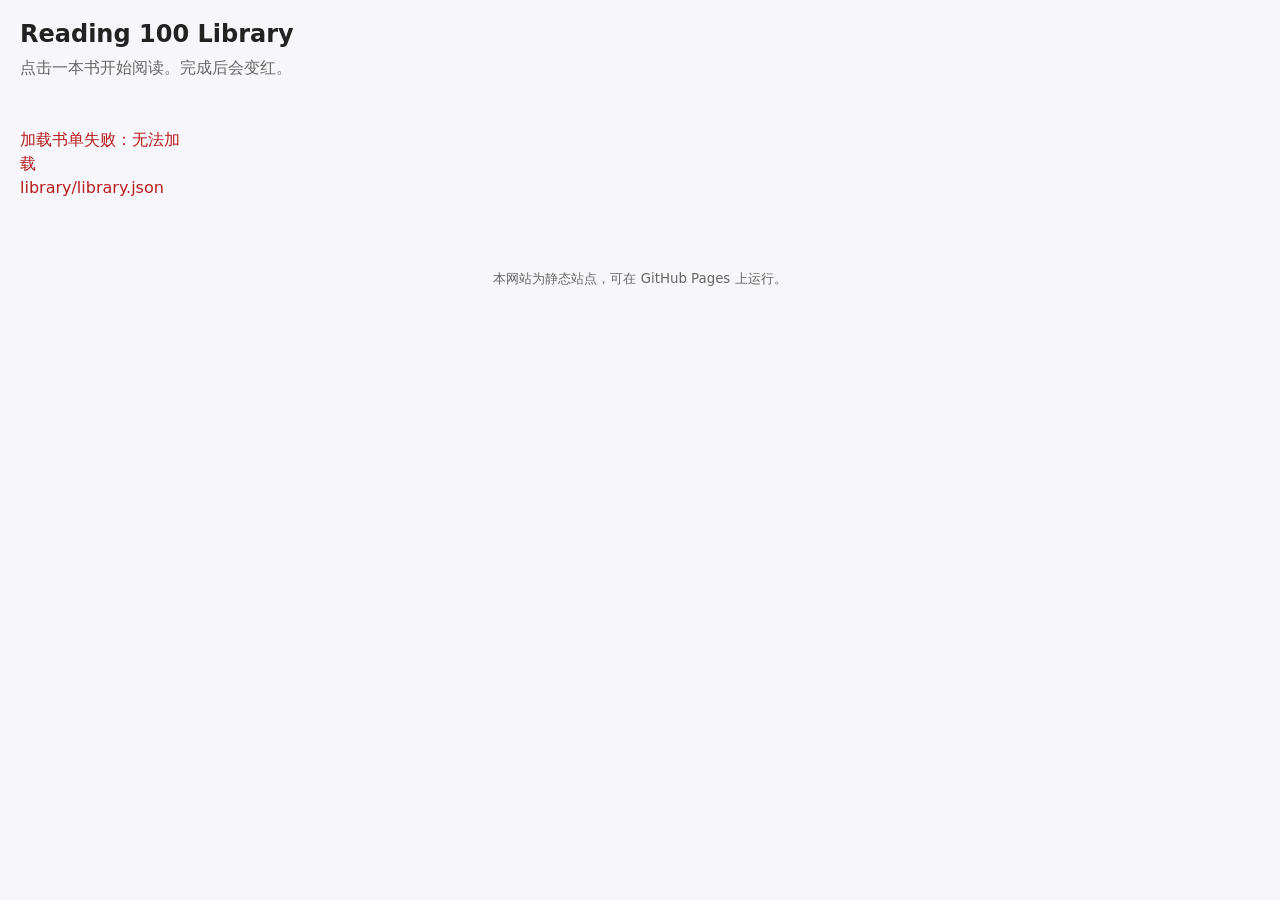
==== index.html @ 9786cf9b "Add site and library PDFs" ====
﻿<!doctype html>
<html lang="zh-CN">
<head>
  <meta charset="utf-8" />
  <meta name="viewport" content="width=device-width, initial-scale=1" />
  <title>Reading 100 Library</title>
  <link rel="stylesheet" href="assets/css/styles.css" />
</head>
<body>
  <header class="site-header">
    <h1>Reading 100 Library</h1>
    <p class="subtitle">点击一本书开始阅读。完成后会变红。</p>
  </header>

  <main id="books" class="books-grid" aria-live="polite"></main>

  <template id="book-card-tpl">
    <a class="book-card" href="#">
      <div class="book-spine"></div>
      <div class="book-cover">
        <span class="book-title"></span>
      </div>
    </a>
  </template>

  <footer class="site-footer">
    <small>本网站为静态站点，可在 GitHub Pages 上运行。</small>
  </footer>

  <script src="library/library.js"></script>
  <script src="assets/js/storage.js"></script>
  <script src="assets/js/books.js"></script>
  <script src="assets/js/main.js"></script>
</body>
</html>
---- assets/css/styles.css ----
﻿/* Base layout */
:root{
  --bg:#f7f7fb; --ink:#222; --muted:#666; --accent:#3b82f6; --success:#16a34a; --card:#fff; --danger:#ef4444;
}
*{box-sizing:border-box}
html,body{height:100%}
body{margin:0;background:var(--bg);color:var(--ink);font:16px/1.5 system-ui,-apple-system,Segoe UI,Roboto,Ubuntu,"Helvetica Neue",Arial}
.site-header{padding:16px 20px}
.site-header h1{margin:0;font-size:24px}
.subtitle{color:var(--muted);margin-top:4px}
.site-footer{padding:20px;color:var(--muted);text-align:center}

/* Books grid */
.books-grid{display:grid;grid-template-columns:repeat(auto-fill,minmax(140px,1fr));gap:18px;padding:0 20px 30px}
.book-card{position:relative;display:block;height:200px;text-decoration:none;color:inherit;perspective:800px}
.book-card .book-spine{position:absolute;left:0;top:0;bottom:0;width:14px;background:linear-gradient(90deg,#c7d2fe,#93c5fd)}
.book-card .book-cover{position:absolute;left:12px;right:0;top:0;bottom:0;background:var(--card);border:1px solid #e5e7eb;border-left:0;border-radius:4px 6px 6px 4px;display:flex;align-items:center;justify-content:center;padding:10px;transition:transform .15s ease,box-shadow .15s ease}
.book-card:hover .book-cover{transform:translateZ(10px);box-shadow:0 6px 18px rgba(0,0,0,.08)}
.book-title{display:block;text-align:center;font-weight:600}
.book-card.completed .book-spine{background:var(--danger)}
.book-card.completed .book-cover{border-color:var(--danger)}

/* Reader */
.reader-page .site-header{display:flex;align-items:center;gap:12px}
.back-link{color:var(--accent);text-decoration:none}
.reader-main{height:calc(100vh - 180px);padding:0 20px}
.pdf-frame{width:100%;height:100%;border:1px solid #e5e7eb;border-radius:6px;background:#fff}
.reader-actions{display:flex;justify-content:center;gap:12px;padding:12px}
.btn{appearance:none;border:1px solid #e5e7eb;background:#fff;color:var(--ink);padding:8px 14px;border-radius:6px;cursor:pointer}
.btn.primary{background:var(--accent);border-color:var(--accent);color:#fff}
.btn.success{background:var(--success);border-color:var(--success);color:#fff}

/* Transparent overlay */
.overlay{position:fixed;inset:0;display:flex;align-items:center;justify-content:center;background:rgba(0,0,0,.2);backdrop-filter:saturate(120%) blur(2px);}
.overlay.hidden{display:none}
.overlay-content{width:min(800px,92vw);max-height:min(80vh,900px);overflow:auto;border:1px solid rgba(255,255,255,.4);border-radius:10px;padding:16px 16px 8px;background:rgba(255,255,255,.6)}
.overlay-hint{margin-top:-6px;color:var(--muted)}
.qa{margin:10px 0}
.qa label{display:block;font-weight:600;margin-bottom:4px}
.qa textarea{width:100%;resize:vertical;border:1px solid #cbd5e1;border-radius:6px;padding:8px;background:rgba(255,255,255,.85)}
.overlay-buttons{display:flex;gap:10px;justify-content:flex-end;padding:8px 0}

/* Small screens */
@media (max-width:480px){
  .book-card{height:170px}
  .reader-main{height:calc(100vh - 200px)}
}
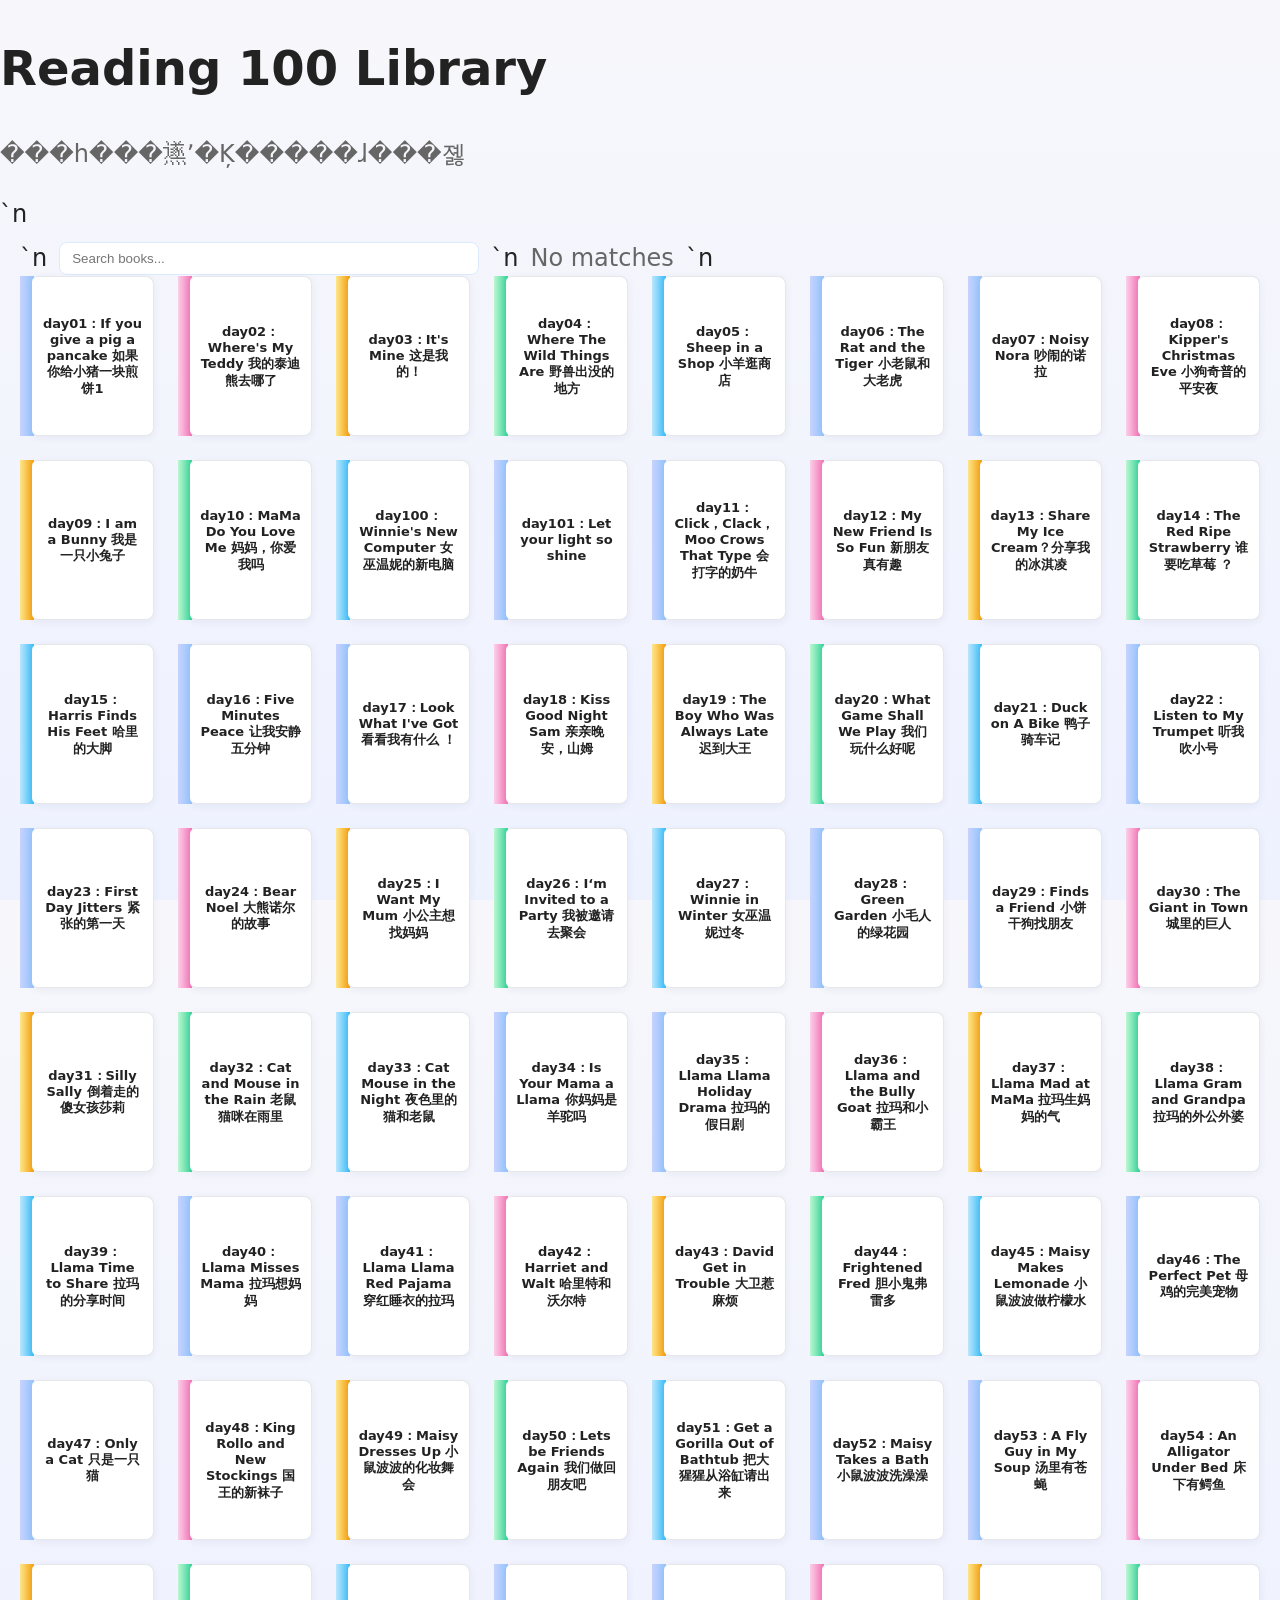
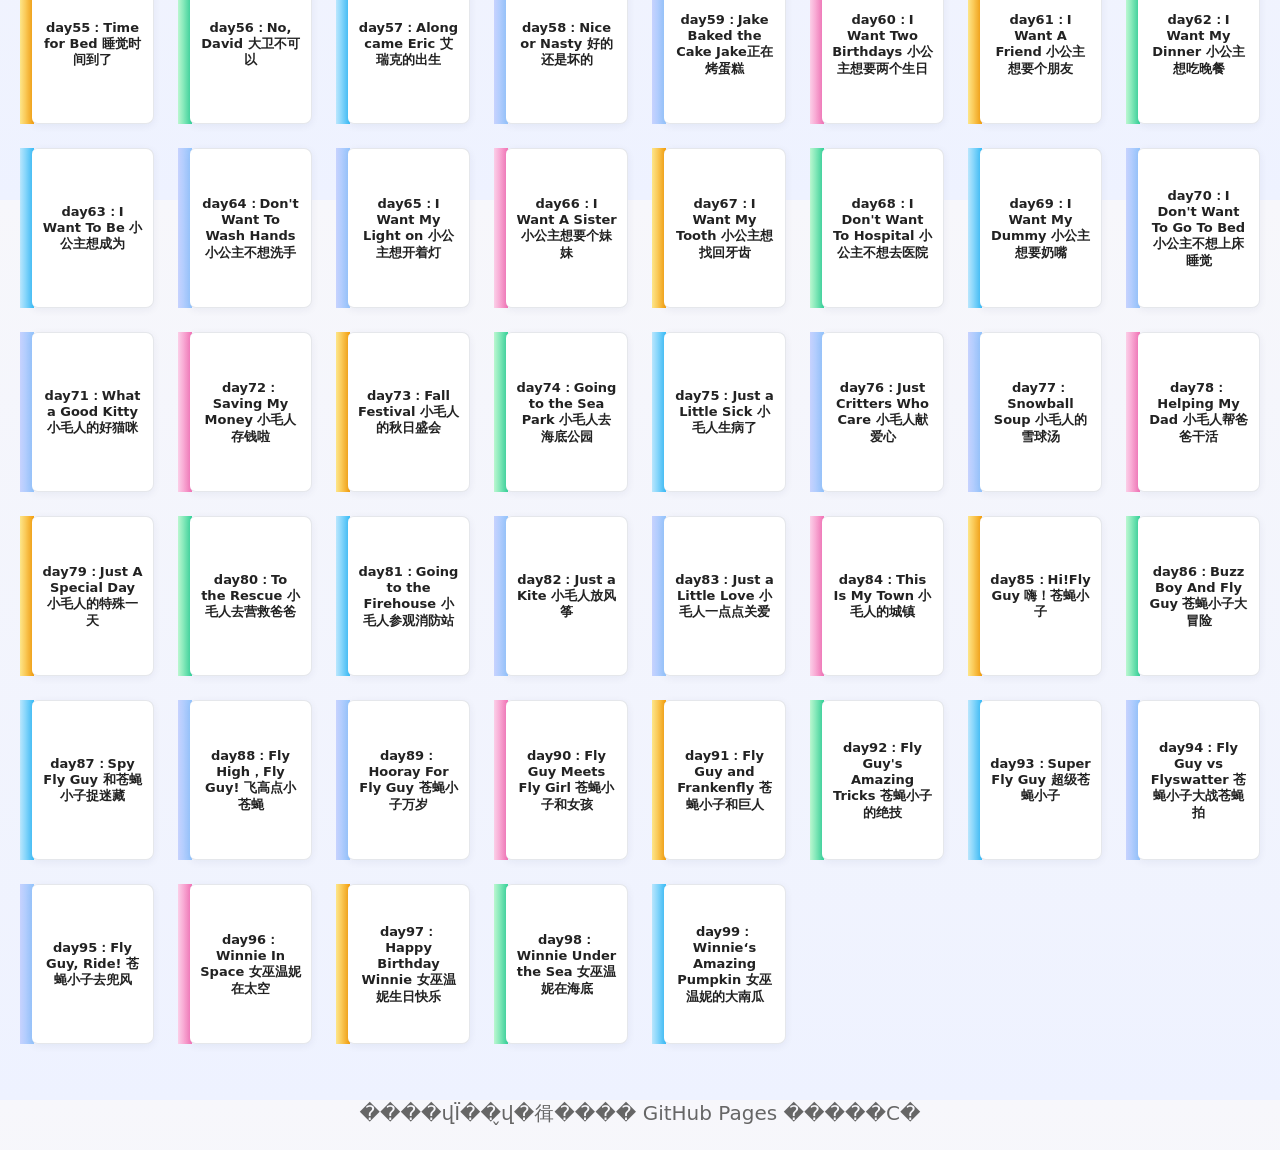
==== commit dec5c4e4: "Polish (workbranch): add search toolbar + live count, refined background/hover, colorful spines, com" ====
--- a/index.html
+++ b/index.html
@@ -1,4 +1,4 @@
-﻿<!doctype html>
+<!doctype html>
 <html lang="zh-CN">
 <head>
   <meta charset="utf-8" />
@@ -9,8 +9,8 @@
 <body>
   <header class="site-header">
     <h1>Reading 100 Library</h1>
-    <p class="subtitle">点击一本书开始阅读。完成后会变红。</p>
-  </header>
+    <p class="subtitle">���һ���鿪ʼ�Ķ�����ɺ���졣</p>
+  </header>`n  <section class="toolbar">`n    <input id="search" class="search" type="search" placeholder="Search books..." aria-label="Search books" />`n    <span id="count" class="count" aria-live="polite"></span>`n  </section>
 
   <main id="books" class="books-grid" aria-live="polite"></main>
 
@@ -24,7 +24,7 @@
   </template>
 
   <footer class="site-footer">
-    <small>本网站为静态站点，可在 GitHub Pages 上运行。</small>
+    <small>����վΪ��̬վ�㣬���� GitHub Pages �����С�</small>
   </footer>
 
   <script src="library/library.js"></script>
@@ -33,3 +33,4 @@
   <script src="assets/js/main.js"></script>
 </body>
 </html>
+
--- a/assets/css/styles.css
+++ b/assets/css/styles.css
@@ -1,22 +1,20 @@
-﻿/* Base layout */
+/* Base layout */
 :root{
   --bg:#f7f7fb; --ink:#222; --muted:#666; --accent:#3b82f6; --success:#16a34a; --card:#fff; --danger:#ef4444;
 }
 *{box-sizing:border-box}
 html,body{height:100%}
-body{margin:0;background:var(--bg);color:var(--ink);font:16px/1.5 system-ui,-apple-system,Segoe UI,Roboto,Ubuntu,"Helvetica Neue",Arial}
-.site-header{padding:16px 20px}
-.site-header h1{margin:0;font-size:24px}
+body{margin:0;background:var(--bg);color:var(--ink);font:16px/1.5 system-ui,-apple-system,Segoe UI,Roboto,Ubuntu,"Noto Sans CJK SC","Noto Sans SC","Microsoft YaHei UI","Microsoft YaHei","PingFang SC","Hiragino Sans GB","Source Han Sans SC","WenQuanYi Micro Hei","Arial Unicode MS",Arial,sans-serif;font-size:24px}
 .subtitle{color:var(--muted);margin-top:4px}
 .site-footer{padding:20px;color:var(--muted);text-align:center}
 
 /* Books grid */
-.books-grid{display:grid;grid-template-columns:repeat(auto-fill,minmax(140px,1fr));gap:18px;padding:0 20px 30px}
-.book-card{position:relative;display:block;height:200px;text-decoration:none;color:inherit;perspective:800px}
+.books-grid{display:grid;grid-template-columns:repeat(auto-fill,minmax(120px,1fr));gap:18px;padding:0 20px 30px}
+.book-card{position:relative;display:block;height:160px;text-decoration:none;color:inherit;perspective:800px}
 .book-card .book-spine{position:absolute;left:0;top:0;bottom:0;width:14px;background:linear-gradient(90deg,#c7d2fe,#93c5fd)}
 .book-card .book-cover{position:absolute;left:12px;right:0;top:0;bottom:0;background:var(--card);border:1px solid #e5e7eb;border-left:0;border-radius:4px 6px 6px 4px;display:flex;align-items:center;justify-content:center;padding:10px;transition:transform .15s ease,box-shadow .15s ease}
 .book-card:hover .book-cover{transform:translateZ(10px);box-shadow:0 6px 18px rgba(0,0,0,.08)}
-.book-title{display:block;text-align:center;font-weight:600}
+.book-title{display:block;text-align:center;font-weight:600;font-size:13px;line-height:1.25}
 .book-card.completed .book-spine{background:var(--danger)}
 .book-card.completed .book-cover{border-color:var(--danger)}
 
@@ -31,9 +29,9 @@
 .btn.success{background:var(--success);border-color:var(--success);color:#fff}
 
 /* Transparent overlay */
-.overlay{position:fixed;inset:0;display:flex;align-items:center;justify-content:center;background:rgba(0,0,0,.2);backdrop-filter:saturate(120%) blur(2px);}
+.overlay{pointer-events:none;position:fixed;inset:0;display:flex;align-items:center;justify-content:center;background:rgba(0,0,0,.2);backdrop-filter:saturate(120%) blur(2px);}
 .overlay.hidden{display:none}
-.overlay-content{width:min(800px,92vw);max-height:min(80vh,900px);overflow:auto;border:1px solid rgba(255,255,255,.4);border-radius:10px;padding:16px 16px 8px;background:rgba(255,255,255,.6)}
+.overlay-content{pointer-events:auto;position:fixed;left:50%;top:12vh;transform:translateX(-50%);width:min(800px,92vw);max-height:min(80vh,900px);overflow:auto;border:1px solid rgba(255,255,255,.4);border-radius:10px;padding:16px 16px 8px;background:rgba(255,255,255,.6)}
 .overlay-hint{margin-top:-6px;color:var(--muted)}
 .qa{margin:10px 0}
 .qa label{display:block;font-weight:600;margin-bottom:4px}
@@ -45,3 +43,25 @@
   .book-card{height:170px}
   .reader-main{height:calc(100vh - 200px)}
 }
+
+.overlay-content .drag-handle{cursor:move}
+
+
+
+
+/* Polished look */
+body{background:linear-gradient(180deg,#f7f7fb 0%, #eef2ff 100%)}
+.toolbar{display:flex;align-items:center;gap:12px;padding:8px 20px 0}
+.search{flex:1;max-width:420px;padding:8px 12px;border:1px solid #dbeafe;border-radius:8px;background:#fff}
+.count{color:var(--muted)}
+.books-grid{gap:24px}
+.book-card{border-radius:8px}
+.book-card .book-cover{border-radius:6px 8px 8px 6px;box-shadow:0 2px 8px rgba(14, 30, 80, .06)}
+.book-card:hover .book-cover{transform:translateY(-2px);box-shadow:0 8px 24px rgba(14, 30, 80, .12)}
+.book-card.completed::after{content:"?"; position:absolute; top:6px; right:8px; font-size:12px; color:#fff; background:var(--success); border-radius:10px; padding:2px 6px}
+/* Colorful spines */
+.book-card:nth-child(6n+1) .book-spine{background:linear-gradient(90deg,#c7d2fe,#93c5fd)}
+.book-card:nth-child(6n+2) .book-spine{background:linear-gradient(90deg,#fbcfe8,#f472b6)}
+.book-card:nth-child(6n+3) .book-spine{background:linear-gradient(90deg,#fde68a,#f59e0b)}
+.book-card:nth-child(6n+4) .book-spine{background:linear-gradient(90deg,#bbf7d0,#34d399)}
+.book-card:nth-child(6n+5) .book-spine{background:linear-gradient(90deg,#bae6fd,#38bdf8)}
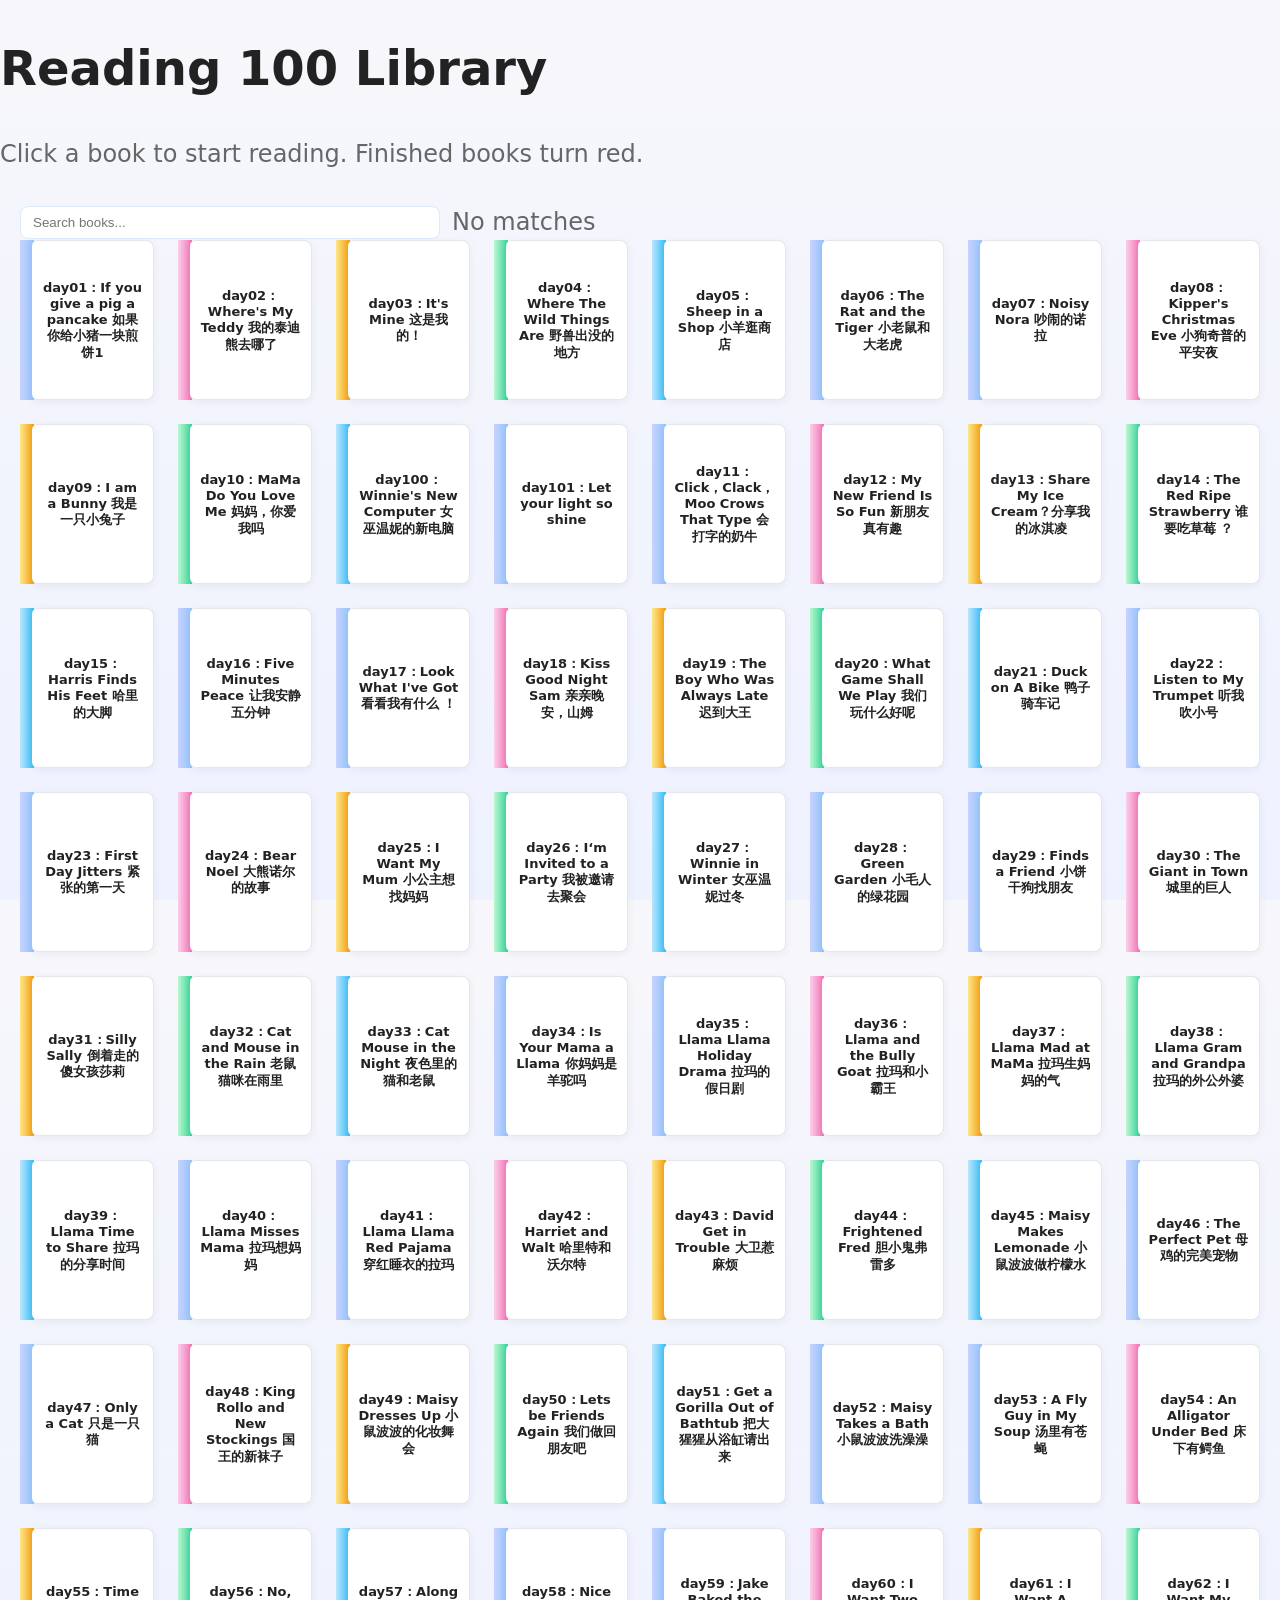
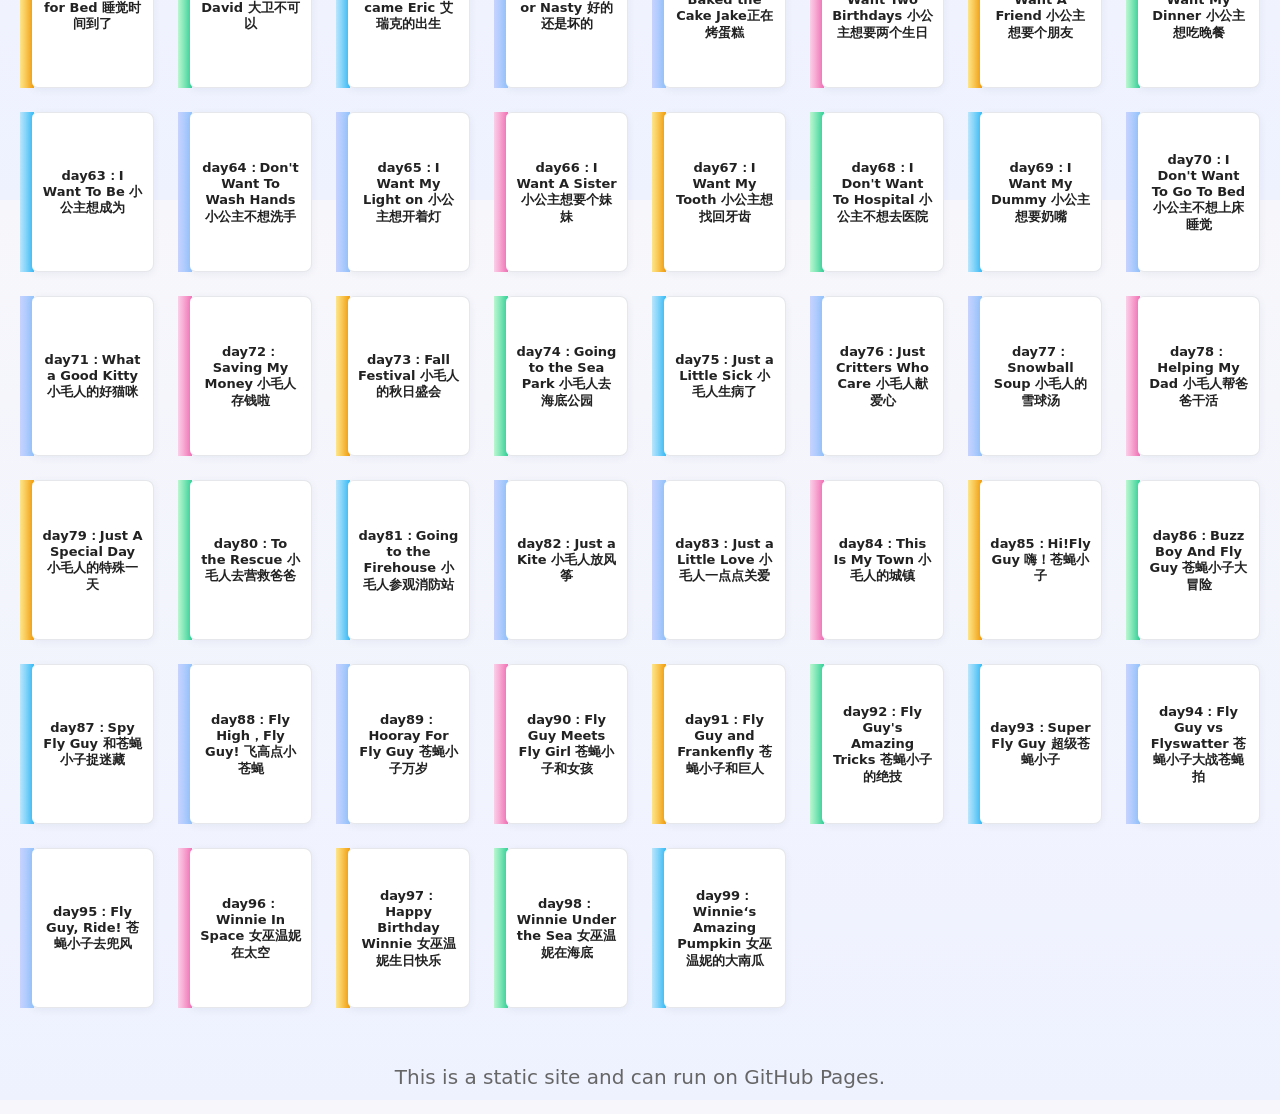
==== commit d2e6d653: "English UI: clean index.html (remove stray characters), translate reader UI + messages to English" ====
--- a/index.html
+++ b/index.html
@@ -1,5 +1,5 @@
 <!doctype html>
-<html lang="zh-CN">
+<html lang="en">
 <head>
   <meta charset="utf-8" />
   <meta name="viewport" content="width=device-width, initial-scale=1" />
@@ -9,22 +9,17 @@
 <body>
   <header class="site-header">
     <h1>Reading 100 Library</h1>
-    <p class="subtitle">���һ���鿪ʼ�Ķ�����ɺ���졣</p>
-  </header>`n  <section class="toolbar">`n    <input id="search" class="search" type="search" placeholder="Search books..." aria-label="Search books" />`n    <span id="count" class="count" aria-live="polite"></span>`n  </section>
+    <p class="subtitle">Click a book to start reading. Finished books turn red.</p>
+  </header>
+  <section class="toolbar">
+    <input id="search" class="search" type="search" placeholder="Search books..." aria-label="Search books" />
+    <span id="count" class="count" aria-live="polite"></span>
+  </section>
 
   <main id="books" class="books-grid" aria-live="polite"></main>
 
-  <template id="book-card-tpl">
-    <a class="book-card" href="#">
-      <div class="book-spine"></div>
-      <div class="book-cover">
-        <span class="book-title"></span>
-      </div>
-    </a>
-  </template>
-
   <footer class="site-footer">
-    <small>����վΪ��̬վ�㣬���� GitHub Pages �����С�</small>
+    <small>This is a static site and can run on GitHub Pages.</small>
   </footer>
 
   <script src="library/library.js"></script>
@@ -33,4 +28,3 @@
   <script src="assets/js/main.js"></script>
 </body>
 </html>
-
